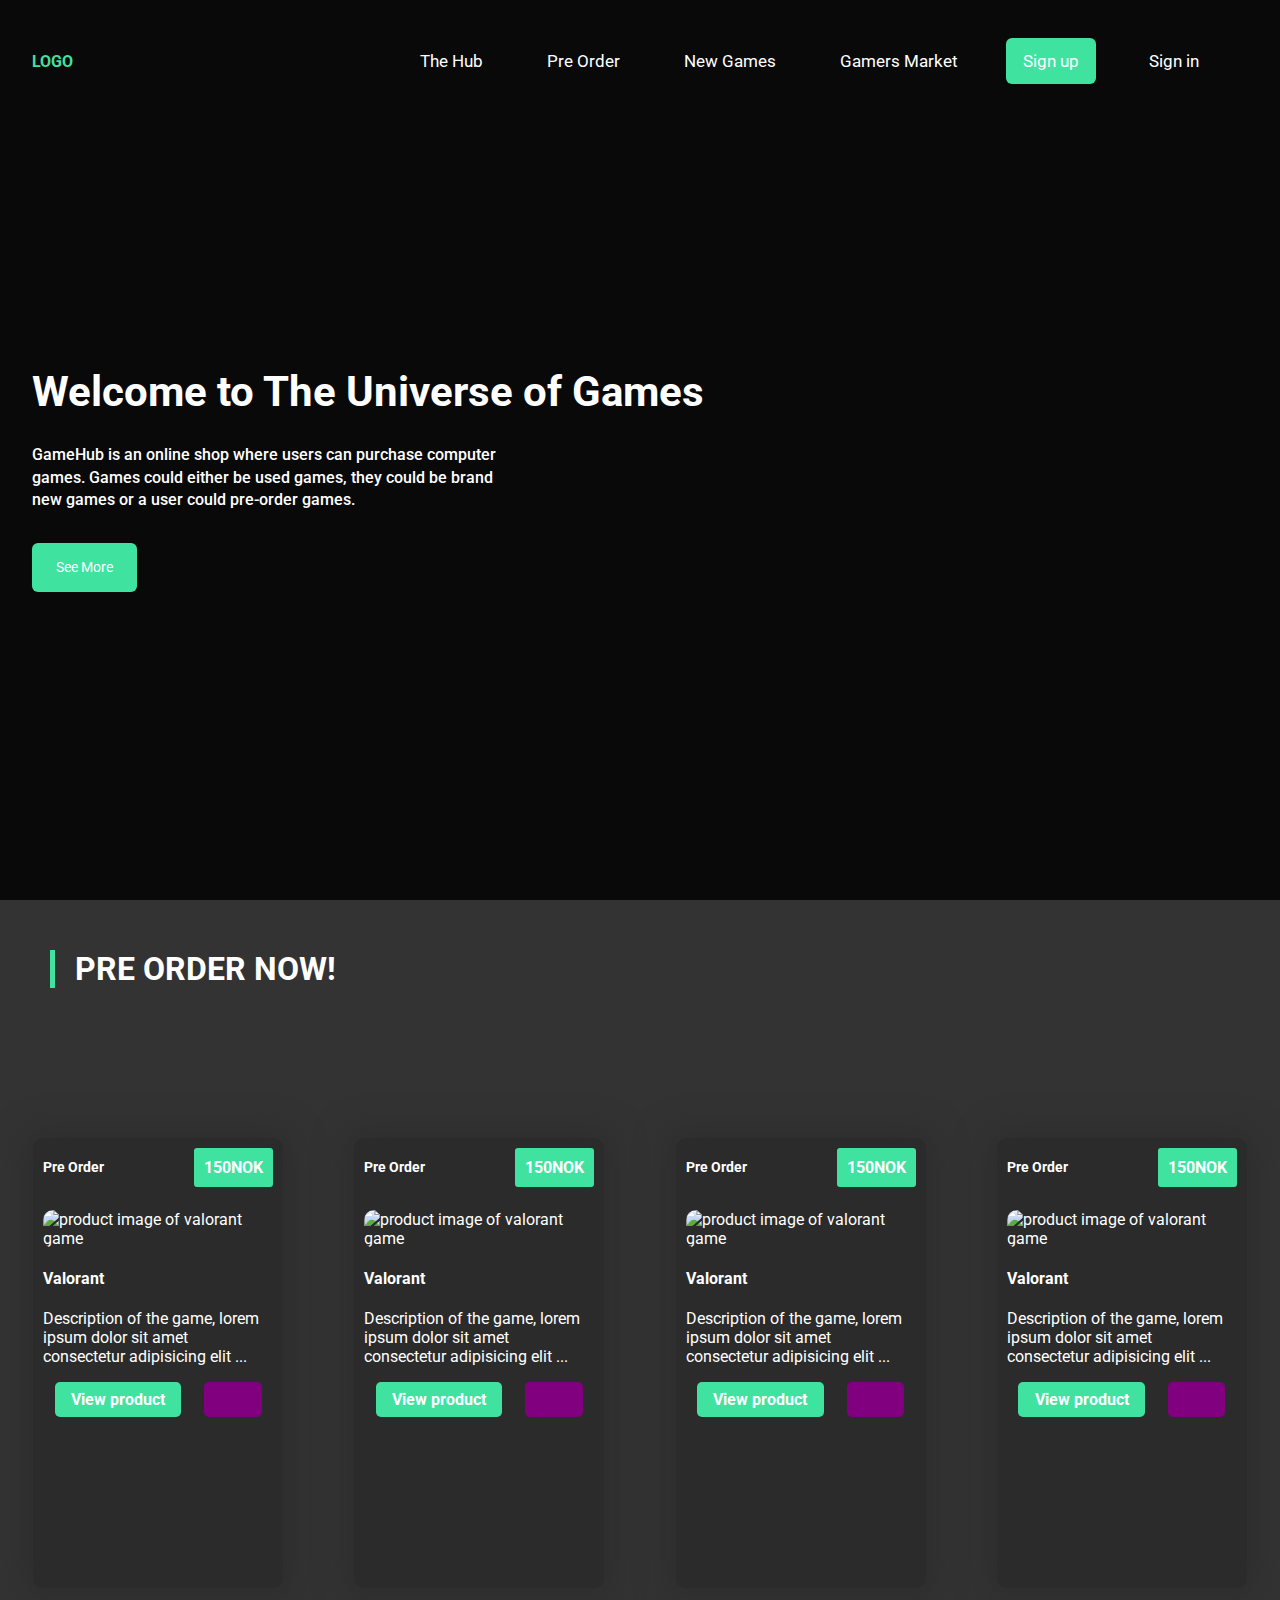
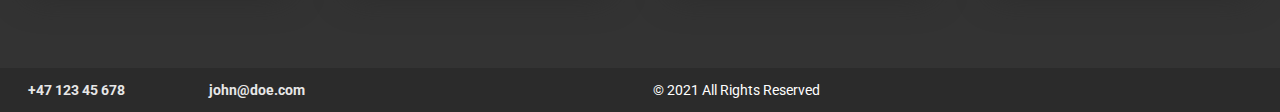
==== index.html @ 5cf1e650 "commited first" ====
<!doctype html>
<html lang="en">
<head>
    <title>Desktop GameHub</title>
    <meta name="description" content="Welcome to the universe of GameHub, where you save money on your favorite activity.">

    <meta charset="UTF-8">
    <meta name="viewport"
          content="width=device-width, user-scalable=no, initial-scale=1.0, maximum-scale=1.0, minimum-scale=1.0">
    <meta http-equiv="X-UA-Compatible" content="ie=edge">
    <!-- external stylesheets -->
    <script src="https://kit.fontawesome.com/183e136a7d.js" crossorigin="anonymous"></script>
    <link rel="icon"
          type="image/svg+xml"
          href="data:image/svg+xml,<svg xmlns=%22http://www.w3.org/2000/svg%22
          width=%22256%22 height=%22256%22 viewBox=%220 0 100 100%22>
          <rect width=%22100%22 height=%22100%22 rx=%2250%22 fill=%22%23333333%22></rect>
          <path d=%22M73.22 51.53L73.22 71.06Q73.22 72.68 72.28 73.76Q71.33 74.84 69.44 75.83L69.44 75.83Q67.19 76.91 63.23 77.72Q59.27 78.53 55.22 78.53L55.22 78.53Q48.92 78.53 43.70 76.82Q38.48 75.11 34.70 71.60Q30.92 68.09 28.85 62.73Q26.78 57.38 26.78 50.09L26.78 50.09Q26.78 42.89 28.94 37.49Q31.10 32.09 34.84 28.54Q38.57 24.98 43.52 23.23Q48.47 21.47 54.05 21.47L54.05 21.47Q57.83 21.47 61.02 22.10Q64.22 22.73 66.47 23.77Q68.72 24.80 69.98 26.06Q71.24 27.32 71.24 28.58L71.24 28.58Q71.24 29.84 70.52 30.74Q69.80 31.64 68.81 32.09L68.81 32.09Q66.38 30.47 63.05 29.08Q59.72 27.68 54.50 27.68L54.50 27.68Q50.18 27.68 46.49 29.12Q42.80 30.56 40.10 33.35Q37.40 36.14 35.87 40.37Q34.34 44.60 34.34 50.09L34.34 50.09Q34.34 55.94 35.91 60.13Q37.49 64.31 40.33 67.01Q43.16 69.71 46.98 71.02Q50.81 72.32 55.31 72.32L55.31 72.32Q58.55 72.32 61.43 71.78Q64.31 71.24 65.93 70.43L65.93 70.43L65.93 53.87L52.34 53.87Q52.07 53.42 51.80 52.66Q51.53 51.89 51.53 50.99L51.53 50.99Q51.53 49.46 52.25 48.61Q52.97 47.75 54.32 47.75L54.32 47.75L69.35 47.75Q70.97 47.75 72.09 48.78Q73.22 49.82 73.22 51.53L73.22 51.53Z%22 fill=%22%23fff%22></path></svg>"/>
    <link rel="stylesheet" href="css/style.css">
    <link rel="preconnect" href="https://fonts.gstatic.com" crossorigin>
    <link href="https://fonts.googleapis.com/css2?family=Roboto:wght@100;300;400;500;700;900&display=swap" rel="stylesheet">
</head>
<body>
<header>
    <div class="container">
        <nav class="navbar">
            <a href="index.html" class="logo">LOGO</a>
            <ul class="nav-links">

                <li><a href="index.html" class="active">The Hub</a></li>
                <li><a href="pre-order.html">Pre Order</a></li>
                <li><a href="new-games.html">New Games</a></li>
                <li><a href="gamers-market.html">Gamers Market</a></li>
                <li class="buttons"><a href="#">Sign up</a> <a href="#">Sign in</a></li>

            </ul>
            <!--
              <i class="fas fa-user"></i>
               <i class="fas fa-shopping-cart"></i>
            -->

            <i class="fas fa-bars fa-2x" id="burger"></i>
        </nav>

        <section class="showcase">
            <h1>Welcome to The Universe of Games</h1>
            <p>
                GameHub is an online shop where users can purchase computer games.
                Games could either be used games, they could be brand new games or a user could pre-order games.
            </p>
            <button>See More</button>
        </section>
    </div>

    <div class="video-container">
        <video src="assets/videos/Dance%20-%2046012.mp4" autoplay loop muted></video>
    </div>
</header>
<!-- HEADER END -->















<!-- PRODUCT SECTION -->

<h2>Pre Order Now! </h2>
<section class="product-cards">
    <div class="card-box">
        <h6>Pre Order</h6>
        <span>150NOK</span>
        <img src="https://cdn.pixabay.com/photo/2017/08/28/16/17/super-mario-2690254_1280.jpg" alt="product image of valorant game">
        <h4>Valorant</h4>
        <p>Description of the game, lorem ipsum dolor sit amet consectetur adipisicing elit ...</p>

        <div class="product-btns">
            <a href="#">View product</a>
            <a href="#"><i class="fas fa-cart-plus"></i></a>
        </div>
    </div>

    <div class="card-box">
        <h6>Pre Order</h6>
        <span>150NOK</span>
        <img src="https://cdn.pixabay.com/photo/2017/08/28/16/17/super-mario-2690254_1280.jpg" alt="product image of valorant game">
        <h4>Valorant</h4>
        <p>Description of the game, lorem ipsum dolor sit amet consectetur adipisicing elit ...</p>

        <div class="product-btns">
            <a href="#">View product</a>
            <a href="#"><i class="fas fa-cart-plus"></i></a>
        </div>
    </div>

    <div class="card-box">
        <h6>Pre Order</h6>
        <span>150NOK</span>
        <img src="https://cdn.pixabay.com/photo/2017/08/28/16/17/super-mario-2690254_1280.jpg" alt="product image of valorant game">
        <h4>Valorant</h4>
        <p>Description of the game, lorem ipsum dolor sit amet consectetur adipisicing elit ...</p>

        <div class="product-btns">
            <a href="#">View product</a>
            <a href="#"><i class="fas fa-cart-plus"></i></a>
        </div>
    </div>

    <div class="card-box">
        <h6>Pre Order</h6>
        <span>150NOK</span>
        <img src="https://cdn.pixabay.com/photo/2017/08/28/16/17/super-mario-2690254_1280.jpg" alt="product image of valorant game">
        <h4>Valorant</h4>
        <p>Description of the game, lorem ipsum dolor sit amet consectetur adipisicing elit ...</p>

        <div class="product-btns">
            <a href="#">View product</a>
            <a href="#"><i class="fas fa-cart-plus"></i></a>
        </div>
    </div>
</section>

<footer>
    <div>
        <p>
            <a href="#"><i class="fas fa-phone"></i> +47 123 45 678</a>
        </p>
        <p>
            <a href="#"><i class="fas fa-at"></i> john@doe.com</a>
        </p>
    </div>

    <p>© 2021 All Rights Reserved</p>

    <div>
        <p>
            <a href="#"><i class="fab fa-linkedin-in"></i></a>
        </p>

        <p>
            <a href="#"><i class="fab fa-facebook-f"></i></a>
        </p>

        <p>
            <a href="#"><i class="fab fa-twitter"></i></a>
        </p>

        <p>
            <a href="#"><i class="fab fa-instagram"></i></a>
        </p>
    </div>
</footer>
</body>
<script>
    const burger = document.getElementById("burger");
    const navLinks = document.querySelector(".nav-links");

    burger.addEventListener("click", () => {
        navLinks.classList.toggle("active");
    });
</script>
</html>
---- css/style.css ----
/*
in my head, I want to have a style.css for all the different pages
where I keep the style of the reusable elements.
for example top-nav, footer and sections with the same boxed layout
*/

/* styles for the front-page elements only. */


@import url("https://fonts.googleapis.com/css2?family=Roboto:wght@100;200;300;400;500;600;700;800;900&display=swap");
* {
    box-sizing: border-box;
    font-family: "Roboto", sans-serif;
}

body {
    color: #fff;
    background-color: #333;
    margin: 0;
    overflow-x: hidden;
}

header {
    min-height: 100vh;
}

header .container {
    max-width: 100vw;
    margin: 0 auto;
    padding: 1rem 2rem;
}


header .container .navbar {
    min-height: 10vh;
    display: flex;
    align-items: center;
    justify-content: space-between;
}

/*
styling the logo text, because no icon or image has been used
*/
header .container .navbar .logo {
    text-decoration: none;
    text-transform: uppercase;
    color: #40e2a0;
    font-weight: 700;
}

header .container .navbar {
    margin-right:1rem;
}

header .container .navbar .nav-links {
    display: flex;
    align-items: center;
}


header .container .navbar .nav-links li {
    list-style-type: none;
}

/* styling the a-links */
header .container .navbar .nav-links li a {
    text-decoration: none;
    color: #fff;
    margin: 0 1rem;
    font-weight: 400;
    font-size: 1.05rem;
    position: relative;
    border: none;
    outline: none;
    cursor: pointer;
    padding: 0.75rem 1rem;
    border-radius: 6px;
    background: transparent;
}

header .container .navbar .nav-links li.buttons > a {
    text-decoration: none;
    color: #fff;
    margin: 0 1rem;
    font-weight: 400;
    font-size: 1.05rem;
    position: relative;
    outline: none;
    cursor: pointer;
    padding: 0.75rem 1rem;
    border-radius: 6px;
    border: 1px solid transparent;
    background: transparent;
}


header .container .navbar .nav-links li.buttons > a:first-child {
    border: 1px solid transparent;
    background: #40e2a0;
}

/* styling the background to appear as a underline on hover */
header .container .navbar .nav-links li a::after {
    position: absolute;
    content: "";
    background-color: #40e2a0;
    bottom: -5px;
    left: 0;
    width: 0;
    height: 3px;
    transition: 0.3s ease all;
}
header .container .navbar .nav-links li a:hover::after {
    width: 100%;
}


header .container .navbar i {
    display: none;
    color: #fff;
    cursor: pointer;
}
header .container .showcase {
    min-height: 80vh;
    display: flex;
    flex-direction: column;
    justify-content: center;
    align-items: flex-start;
}
header .container .showcase h1 {
    color: #fff;
    font-size: 2.6rem;
    font-weight: 700;
}

header .container .showcase p {
    margin-top: 0;
    color: #fff;
    font-weight: 500;
    line-height: 1.4;
    width: 30rem;
}

header .container .showcase button {
    margin-top: 1rem;
    background-color: #40e2a0;
    color: #fff;
    border: none;
    outline: none;
    padding: 1rem 1.5rem;
    font-size: 0.9rem;
    border-radius: 6px;
    cursor: pointer;
}
/* positioning video up and behind hero-text */
header .video-container {
    z-index: -1;
    position: absolute;
    top: 0;
    left: 0;
    height: 100vh;
    width: 100vw;
}

/*  sizing video */
header .video-container video {
    height: 100%;
    width: 100%;
    object-fit: cover;
}

/*  dark overlay on video */
header .video-container::after {
    content: "";
    position: absolute;
    top: 0;
    left: 0;
    height: 100%;
    width: 100%;
    background-color: rgba(0, 0, 0, 0.82);
}



@media (max-width: 990px) {

    #burger {
        visibility: visible;
    }
    header .container .navbar .nav-links {
        position: absolute;
        top: 0;
        left: 0;
        background-color: #333;
        height: 100%;
        width: 255px;
        margin: 0;
        padding: 0;
        flex-direction: column;
        justify-content: space-around;
        align-items: center;
        transform: translateX(-100%);
        transition: 0.4s ease all;
        z-index: 10;
    }
    header .container .navbar .nav-links li a {
        color: #e7e7e7;
    }
    header .container .navbar .nav-links li a::after {
        background-color: #40e2a0;
    }

    header .container .navbar .nav-links.active {
        transform: translateX(0%);
    }
    header .container .navbar i {
        display: block;
    }
    header .container .showcase {
        min-height: 80vh;
        display: flex;
        flex-direction: column;
        align-items: center;
        width: 100%;
        text-align: center;
    }

}



/* PRODUCT SECTION */


section.product-cards {
    position: relative;
    margin-top: 150px;
    display: grid;
    grid-template-columns: 1fr 1fr 1fr 1fr;
    justify-items: center;

    gap:5px;

}

div.card-box {
    background-color: #2b2b2b;
    box-shadow: 0 1px 30px 10px rgba(43, 43, 43, 0.61);
    border-radius: 10px;
    padding: 10px;
    width: 250px;
    height: 450px;
    position: relative;
    display: inline-block;
    overflow: hidden;
}

div.card-box > h6 {
    margin-top: 11px;
    float: left;
    font-size: 0.9em;
}



div.card-box > span {
    display: inline-block;
    margin-bottom: 12px;
    border: 10px solid #40e2a0;
    background-color: #40e2a0;
    border-radius: 3px;
    float: right;
    font-weight: bold;
}

div.card-box > img {
    width: 230px;
    border-radius: 10px;
}

div.product-btns {
    display: flex;
    justify-content: space-around;
    width: 100%;
    margin-top: 15px;
}

div.product-btns > a {
    background-color: #40e2a0;
    padding: 8px;
    border-radius: 5px;
    font-weight: bold;
    color: #fff;
    text-align: center;
    width: 55%;
    text-decoration: none;
}
div.product-btns > a:last-child {
    background-color: purple;
    width: 25%;
}


@media (max-width: 990px) {

    section.product-cards {
        position: relative;
        width: 100%;
        display: grid;
        justify-items: center;
        grid-template-columns: 1fr 1fr;
        gap:40px;
    }

    div.card-box {
        background-color: #2b2b2b;
        box-shadow: 0 1px 30px 10px rgba(43, 43, 43, 0.61);
        border-radius: 10px;
        width: 350px;
        height: 500px;
        position: relative;
        display: inline-block;
        overflow: hidden;
    }

    div.card-box > img {
        width: 330px;
        border-radius: 10px;
    }



}


@media (max-width: 760px) {

    section.product-cards {
        position: relative;
        width: 100%;
        display: grid;
        grid-template-columns: 1fr;
        justify-items: center;
        gap:40px;
    }

    div.card-box {
        background-color: #2b2b2b;
        box-shadow: 0 1px 30px 10px rgba(43, 43, 43, 0.61);
        border-radius: 10px;
        width: 350px;
        height: 500px;
        position: relative;
        display: inline-block;
        overflow: hidden;
    }

    div.card-box > img {
        width: 330px;
        border-radius: 10px;
    }



}



/* FOOTER */
footer {
    background-color: #2b2b2b;
    display: grid;
    grid-template-columns: auto 50% auto;
    text-align: center;
    position: relative;
    font-size: 14px;
    margin-top:80px;
}

footer > div {
    font-weight: bold;
    display: grid;
    grid-template-columns: auto 50% auto;
    text-align: center;
    position: relative;
}

footer > div:last-child {
    font-size: 18px;
    grid-template-columns: auto auto auto auto;

}

footer > div > p > a {
    text-decoration: none;
    color:#e7e7e7;
}

h2 {
    text-decoration: none;
    text-transform: uppercase;
    color: #fff;
    font-weight: 700;
    font-size: 2em;
margin: 50px 50px;
    padding-left: 20px;
    border-left: 5px solid #40e2a0;
    text-shadow: #2b2b2b;

}

@media (max-width: 760px) {
    footer {

        grid-template-columns: 50% 50% ;
        justify-content: space-around;
    }



    footer > p {
    display: none;
}

}
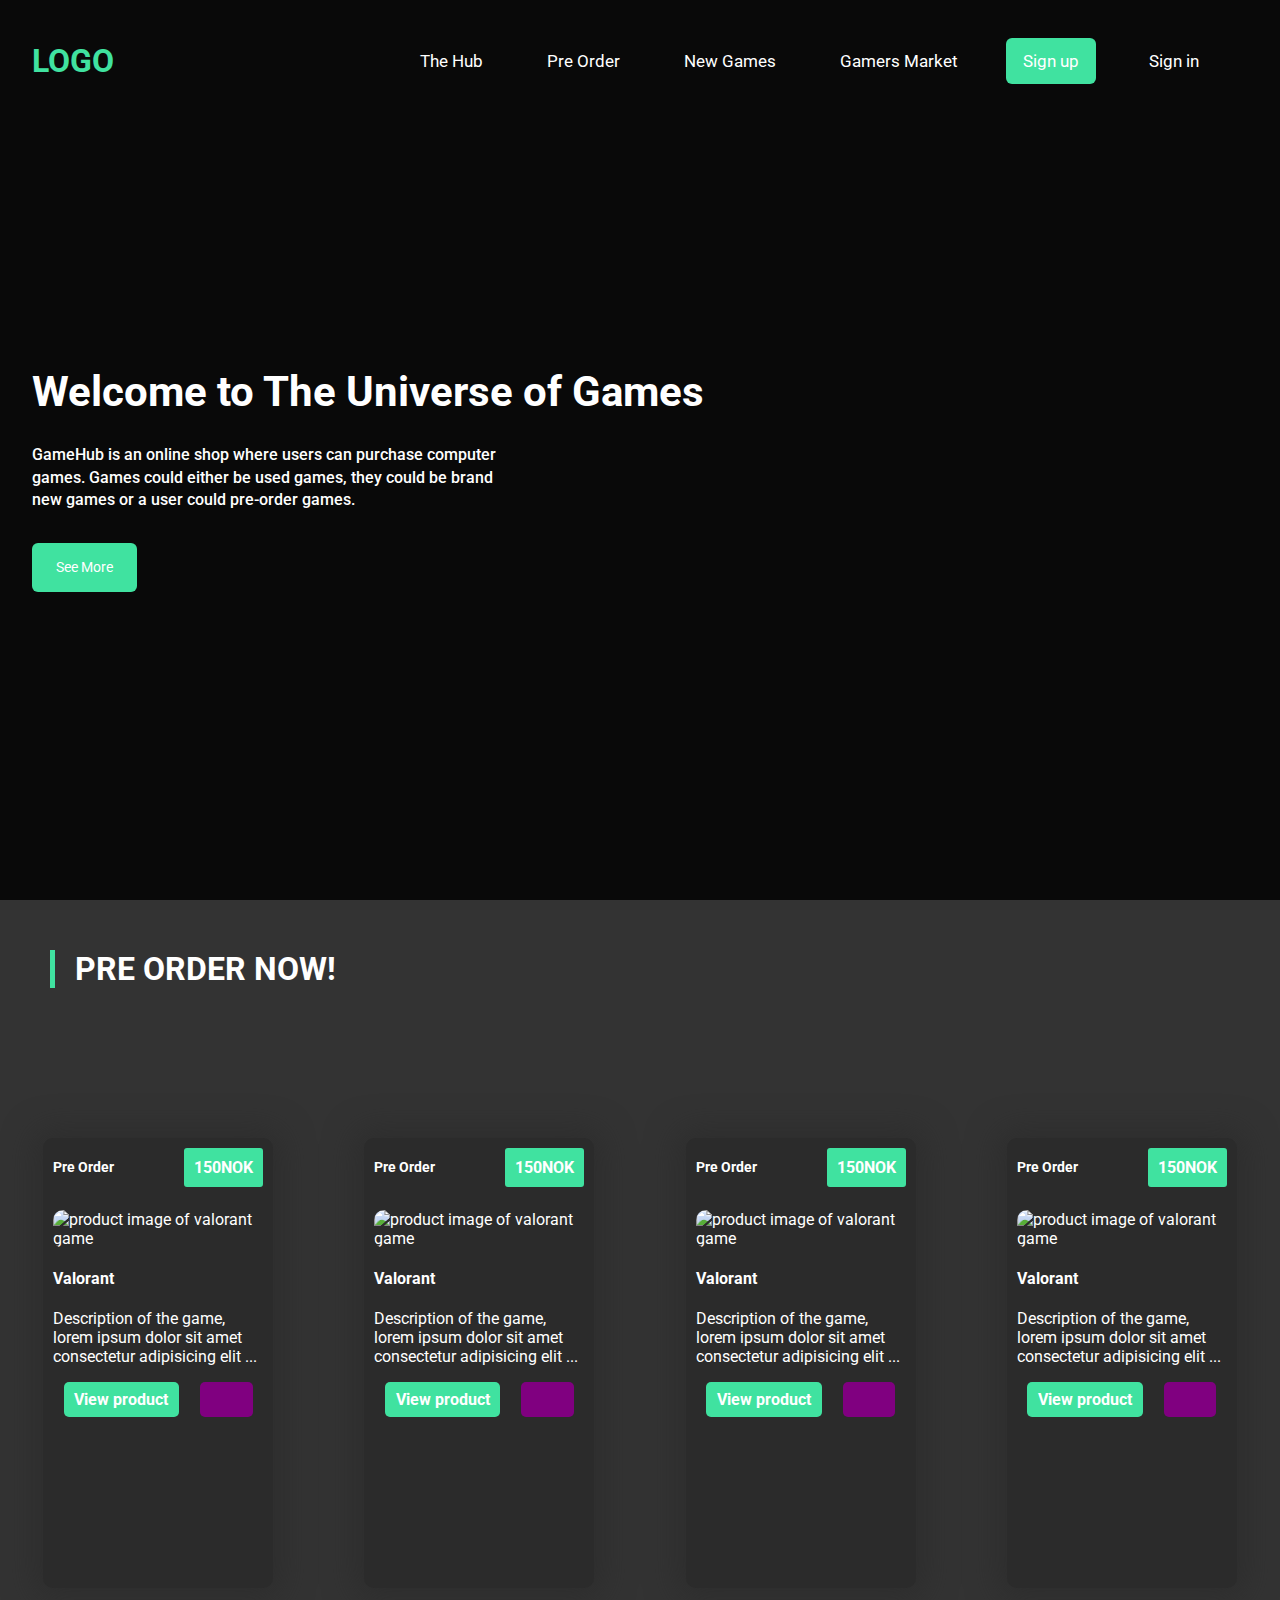
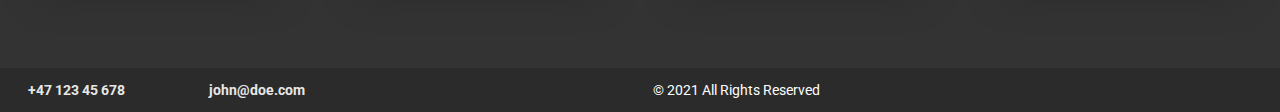
==== commit cc0d01fe: "NOW" ====
--- a/index.html
+++ b/index.html
@@ -1,7 +1,7 @@
 <!doctype html>
 <html lang="en">
 <head>
-    <title>Desktop GameHub</title>
+    <title>GameHub - Universe of Games</title>
     <meta name="description" content="Welcome to the universe of GameHub, where you save money on your favorite activity.">
 
     <meta charset="UTF-8">
--- a/css/style.css
+++ b/css/style.css
@@ -1,13 +1,4 @@
-/*
-in my head, I want to have a style.css for all the different pages
-where I keep the style of the reusable elements.
-for example top-nav, footer and sections with the same boxed layout
-*/
-
-/* styles for the front-page elements only. */
-
-
-@import url("https://fonts.googleapis.com/css2?family=Roboto:wght@100;200;300;400;500;600;700;800;900&display=swap");
+
 * {
     box-sizing: border-box;
     font-family: "Roboto", sans-serif;
@@ -39,17 +30,19 @@
 }
 
 /*
-styling the logo text, because no icon or image has been used
+styling the logo text, because no icon or image has been used..
+sorry about that.
 */
 header .container .navbar .logo {
     text-decoration: none;
+    font-size: 2rem;
     text-transform: uppercase;
     color: #40e2a0;
     font-weight: 700;
 }
 
 header .container .navbar {
-    margin-right:1rem;
+    margin-right: 1rem;
 }
 
 header .container .navbar .nav-links {
@@ -62,7 +55,6 @@
     list-style-type: none;
 }
 
-/* styling the a-links */
 header .container .navbar .nav-links li a {
     text-decoration: none;
     color: #fff;
@@ -110,6 +102,7 @@
     height: 3px;
     transition: 0.3s ease all;
 }
+
 header .container .navbar .nav-links li a:hover::after {
     width: 100%;
 }
@@ -120,6 +113,7 @@
     color: #fff;
     cursor: pointer;
 }
+
 header .container .showcase {
     min-height: 80vh;
     display: flex;
@@ -127,6 +121,7 @@
     justify-content: center;
     align-items: flex-start;
 }
+
 header .container .showcase h1 {
     color: #fff;
     font-size: 2.6rem;
@@ -152,6 +147,7 @@
     border-radius: 6px;
     cursor: pointer;
 }
+
 /* positioning video up and behind hero-text */
 header .video-container {
     z-index: -1;
@@ -162,14 +158,13 @@
     width: 100vw;
 }
 
-/*  sizing video */
 header .video-container video {
     height: 100%;
     width: 100%;
     object-fit: cover;
 }
 
-/*  dark overlay on video */
+/*  dark background overlay on video */
 header .video-container::after {
     content: "";
     position: absolute;
@@ -182,11 +177,131 @@
 
 
 
+
+
+/* PRODUCT SECTION */
+section.product-cards {
+    position: relative;
+    margin-top: 150px;
+    display: grid;
+    grid-template-columns: 1fr 1fr 1fr 1fr;
+    justify-items: center;
+    gap: 5px;
+}
+
+div.card-box {
+    background-color: #2b2b2b;
+    box-shadow: 0 1px 30px 10px rgba(43, 43, 43, 0.61);
+    border-radius: 10px;
+    padding: 10px;
+    width: 230px;
+    height: 450px;
+    position: relative;
+    display: inline-block;
+    overflow: hidden;
+}
+
+div.card-box > h6 {
+    margin-top: 11px;
+    float: left;
+    font-size: 0.9em;
+}
+
+
+div.card-box > span {
+    display: inline-block;
+    margin-bottom: 12px;
+    border: 10px solid #40e2a0;
+    background-color: #40e2a0;
+    border-radius: 3px;
+    float: right;
+    font-weight: bold;
+}
+
+div.card-box > img {
+    width: 210px;
+    border-radius: 10px;
+}
+
+div.product-btns {
+    display: flex;
+    justify-content: space-around;
+    width: 100%;
+    margin-top: 15px;
+}
+
+div.product-btns > a {
+    background-color: #40e2a0;
+    padding: 8px;
+    border-radius: 5px;
+    font-weight: bold;
+    color: #fff;
+    text-align: center;
+    width: 55%;
+    text-decoration: none;
+}
+
+div.product-btns > a:last-child {
+    background-color: purple;
+    width: 25%;
+}
+
+
+
+/* FOOTER */
+footer {
+    background-color: #2b2b2b;
+    display: grid;
+    grid-template-columns: auto 50% auto;
+    text-align: center;
+    position: relative;
+    font-size: 14px;
+    margin-top: 80px;
+}
+
+footer > div {
+    font-weight: bold;
+    display: grid;
+    grid-template-columns: auto 50% auto;
+    text-align: center;
+    position: relative;
+}
+
+footer > div:last-child {
+    font-size: 18px;
+    grid-template-columns: auto auto auto auto;
+
+}
+
+footer > div > p > a {
+    text-decoration: none;
+    color: #e7e7e7;
+}
+
+h2 {
+    text-decoration: none;
+    text-transform: uppercase;
+    color: #fff;
+    font-weight: 700;
+    font-size: 2em;
+    margin: 50px 50px;
+    padding-left: 20px;
+    border-left: 5px solid #40e2a0;
+    text-shadow: #2b2b2b;
+}
+
+
+
+
+
+
+
+/* TABLET VIEW */
 @media (max-width: 990px) {
-
     #burger {
         visibility: visible;
     }
+
     header .container .navbar .nav-links {
         position: absolute;
         top: 0;
@@ -203,9 +318,11 @@
         transition: 0.4s ease all;
         z-index: 10;
     }
+
     header .container .navbar .nav-links li a {
         color: #e7e7e7;
     }
+
     header .container .navbar .nav-links li a::after {
         background-color: #40e2a0;
     }
@@ -213,9 +330,11 @@
     header .container .navbar .nav-links.active {
         transform: translateX(0%);
     }
+
     header .container .navbar i {
         display: block;
     }
+
     header .container .showcase {
         min-height: 80vh;
         display: flex;
@@ -225,91 +344,13 @@
         text-align: center;
     }
 
-}
-
-
-
-/* PRODUCT SECTION */
-
-
-section.product-cards {
-    position: relative;
-    margin-top: 150px;
-    display: grid;
-    grid-template-columns: 1fr 1fr 1fr 1fr;
-    justify-items: center;
-
-    gap:5px;
-
-}
-
-div.card-box {
-    background-color: #2b2b2b;
-    box-shadow: 0 1px 30px 10px rgba(43, 43, 43, 0.61);
-    border-radius: 10px;
-    padding: 10px;
-    width: 250px;
-    height: 450px;
-    position: relative;
-    display: inline-block;
-    overflow: hidden;
-}
-
-div.card-box > h6 {
-    margin-top: 11px;
-    float: left;
-    font-size: 0.9em;
-}
-
-
-
-div.card-box > span {
-    display: inline-block;
-    margin-bottom: 12px;
-    border: 10px solid #40e2a0;
-    background-color: #40e2a0;
-    border-radius: 3px;
-    float: right;
-    font-weight: bold;
-}
-
-div.card-box > img {
-    width: 230px;
-    border-radius: 10px;
-}
-
-div.product-btns {
-    display: flex;
-    justify-content: space-around;
-    width: 100%;
-    margin-top: 15px;
-}
-
-div.product-btns > a {
-    background-color: #40e2a0;
-    padding: 8px;
-    border-radius: 5px;
-    font-weight: bold;
-    color: #fff;
-    text-align: center;
-    width: 55%;
-    text-decoration: none;
-}
-div.product-btns > a:last-child {
-    background-color: purple;
-    width: 25%;
-}
-
-
-@media (max-width: 990px) {
-
     section.product-cards {
         position: relative;
         width: 100%;
         display: grid;
         justify-items: center;
         grid-template-columns: 1fr 1fr;
-        gap:40px;
+        gap: 40px;
     }
 
     div.card-box {
@@ -328,12 +369,17 @@
         border-radius: 10px;
     }
 
-
-
-}
-
-
-@media (max-width: 760px) {
+}
+
+
+
+/* MOBILE VIEW */
+@media (max-width: 675px) {
+    footer {
+
+        grid-template-columns: 50% 50%;
+        justify-content: space-around;
+    }
 
     section.product-cards {
         position: relative;
@@ -341,7 +387,7 @@
         display: grid;
         grid-template-columns: 1fr;
         justify-items: center;
-        gap:40px;
+        gap: 40px;
     }
 
     div.card-box {
@@ -361,65 +407,9 @@
     }
 
 
-
-}
-
-
-
-/* FOOTER */
-footer {
-    background-color: #2b2b2b;
-    display: grid;
-    grid-template-columns: auto 50% auto;
-    text-align: center;
-    position: relative;
-    font-size: 14px;
-    margin-top:80px;
-}
-
-footer > div {
-    font-weight: bold;
-    display: grid;
-    grid-template-columns: auto 50% auto;
-    text-align: center;
-    position: relative;
-}
-
-footer > div:last-child {
-    font-size: 18px;
-    grid-template-columns: auto auto auto auto;
-
-}
-
-footer > div > p > a {
-    text-decoration: none;
-    color:#e7e7e7;
-}
-
-h2 {
-    text-decoration: none;
-    text-transform: uppercase;
-    color: #fff;
-    font-weight: 700;
-    font-size: 2em;
-margin: 50px 50px;
-    padding-left: 20px;
-    border-left: 5px solid #40e2a0;
-    text-shadow: #2b2b2b;
-
-}
-
-@media (max-width: 760px) {
-    footer {
-
-        grid-template-columns: 50% 50% ;
-        justify-content: space-around;
-    }
-
-
-
     footer > p {
-    display: none;
-}
-
-}
+        display: none;
+    }
+
+}
+
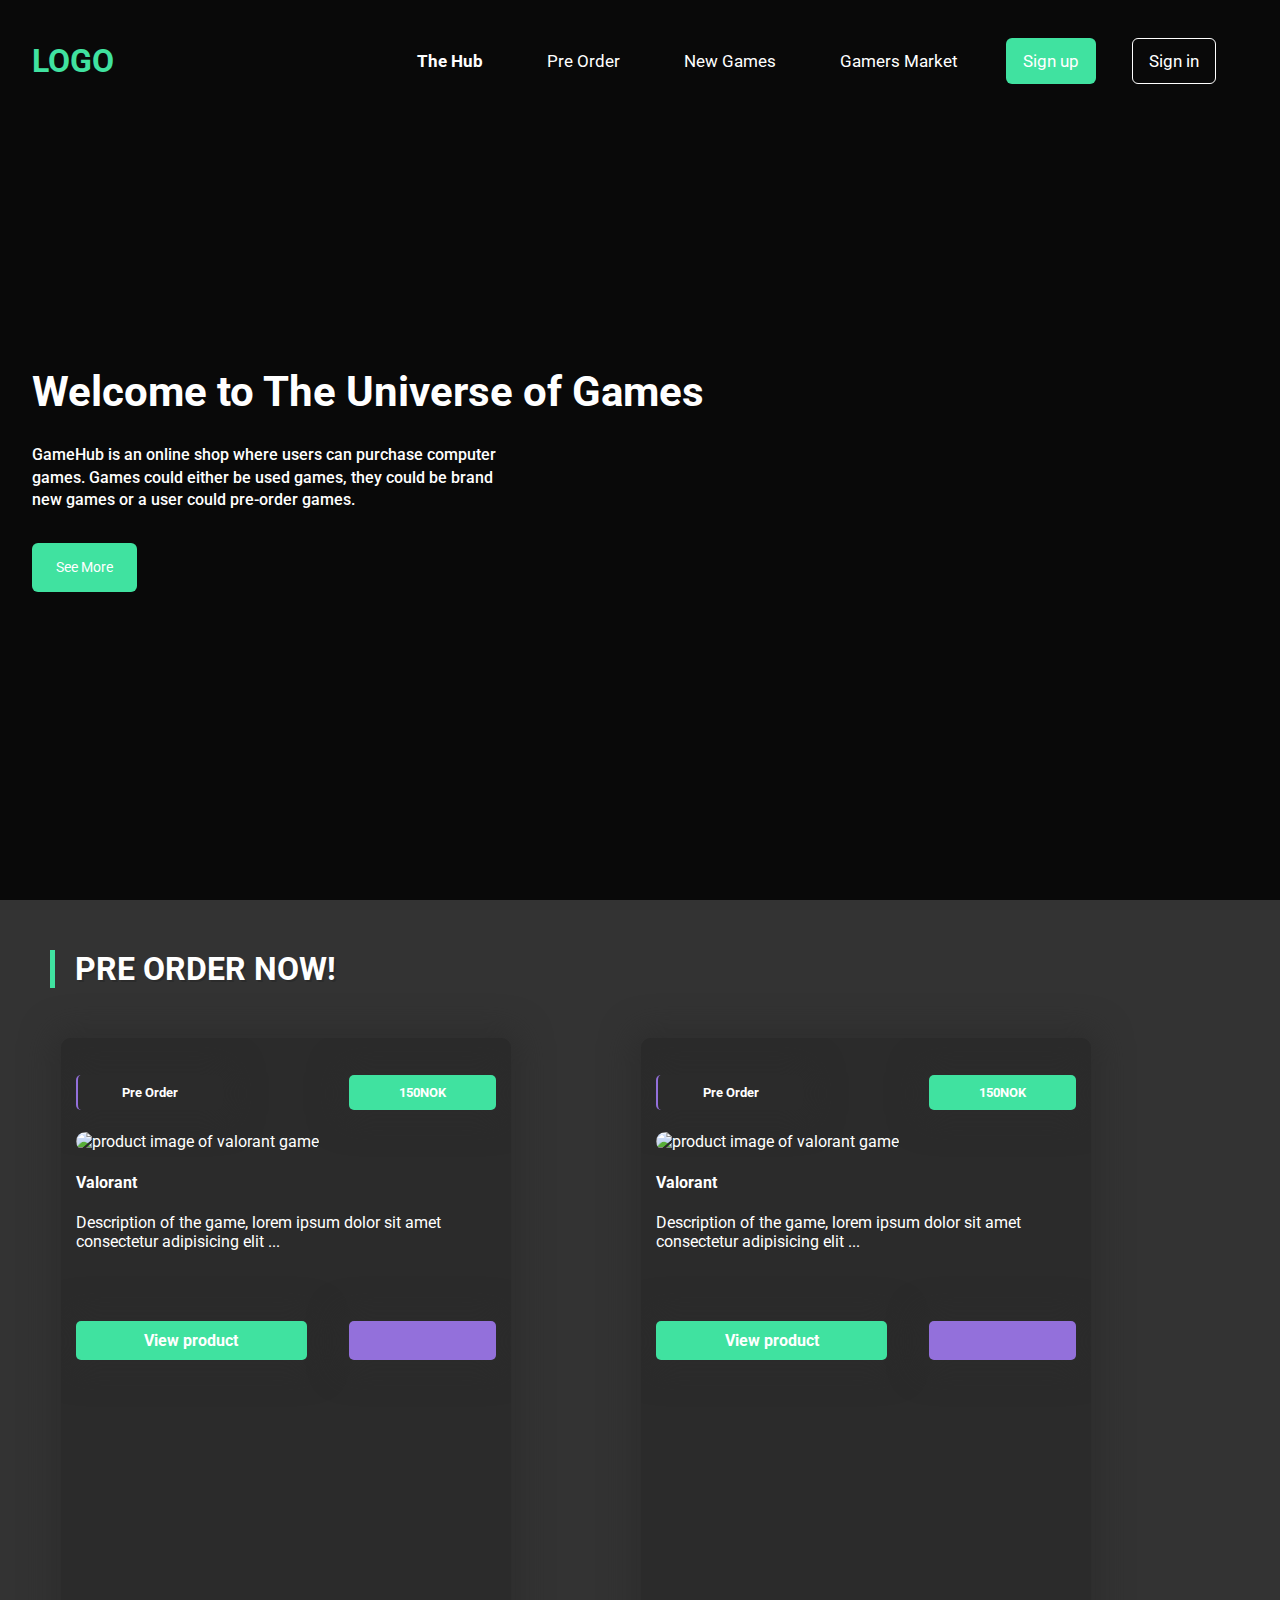
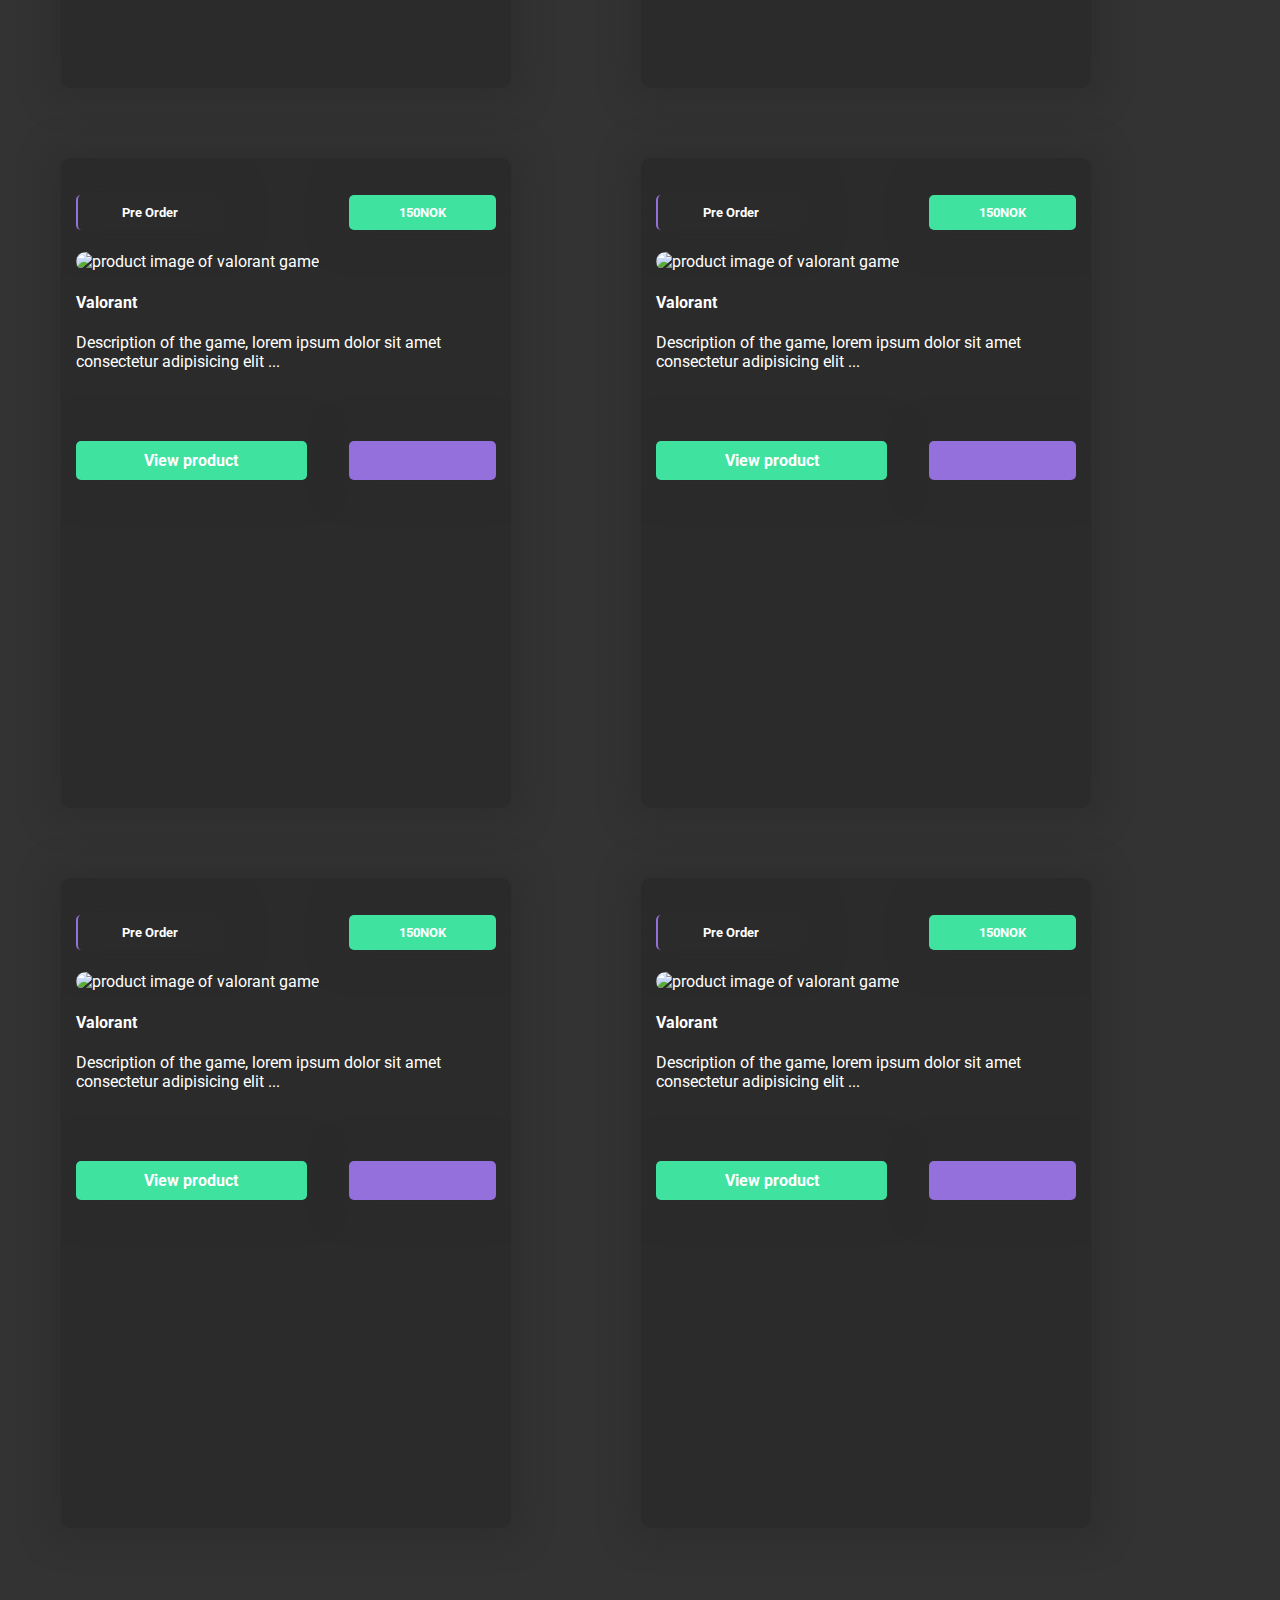
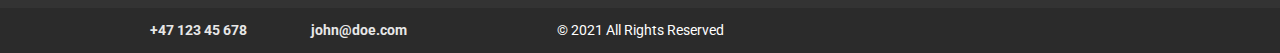
==== commit 6117710e: "currently ok enough" ====
--- a/index.html
+++ b/index.html
@@ -8,7 +8,10 @@
     <meta name="viewport"
           content="width=device-width, user-scalable=no, initial-scale=1.0, maximum-scale=1.0, minimum-scale=1.0">
     <meta http-equiv="X-UA-Compatible" content="ie=edge">
-    <!-- external stylesheets -->
+    <!-- external stylesheets.
+    the fontawesome is not locally downloaded,
+    and therefore it gives me an error of bad value for attribute.
+    I choose to let it be, because I do not want to download the whole library of icons -->
     <script src="https://kit.fontawesome.com/183e136a7d.js" crossorigin="anonymous"></script>
     <link rel="icon"
           type="image/svg+xml"
@@ -77,56 +80,107 @@
 <h2>Pre Order Now! </h2>
 <section class="product-cards">
     <div class="card-box">
-        <h6>Pre Order</h6>
-        <span>150NOK</span>
-        <img src="https://cdn.pixabay.com/photo/2017/08/28/16/17/super-mario-2690254_1280.jpg" alt="product image of valorant game">
-        <h4>Valorant</h4>
-        <p>Description of the game, lorem ipsum dolor sit amet consectetur adipisicing elit ...</p>
-
-        <div class="product-btns">
-            <a href="#">View product</a>
-            <a href="#"><i class="fas fa-cart-plus"></i></a>
-        </div>
-    </div>
-
-    <div class="card-box">
-        <h6>Pre Order</h6>
-        <span>150NOK</span>
-        <img src="https://cdn.pixabay.com/photo/2017/08/28/16/17/super-mario-2690254_1280.jpg" alt="product image of valorant game">
-        <h4>Valorant</h4>
-        <p>Description of the game, lorem ipsum dolor sit amet consectetur adipisicing elit ...</p>
-
-        <div class="product-btns">
-            <a href="#">View product</a>
-            <a href="#"><i class="fas fa-cart-plus"></i></a>
-        </div>
-    </div>
-
-    <div class="card-box">
-        <h6>Pre Order</h6>
-        <span>150NOK</span>
-        <img src="https://cdn.pixabay.com/photo/2017/08/28/16/17/super-mario-2690254_1280.jpg" alt="product image of valorant game">
-        <h4>Valorant</h4>
-        <p>Description of the game, lorem ipsum dolor sit amet consectetur adipisicing elit ...</p>
-
-        <div class="product-btns">
-            <a href="#">View product</a>
-            <a href="#"><i class="fas fa-cart-plus"></i></a>
-        </div>
-    </div>
-
-    <div class="card-box">
-        <h6>Pre Order</h6>
-        <span>150NOK</span>
-        <img src="https://cdn.pixabay.com/photo/2017/08/28/16/17/super-mario-2690254_1280.jpg" alt="product image of valorant game">
-        <h4>Valorant</h4>
-        <p>Description of the game, lorem ipsum dolor sit amet consectetur adipisicing elit ...</p>
-
-        <div class="product-btns">
-            <a href="#">View product</a>
-            <a href="#"><i class="fas fa-cart-plus"></i></a>
-        </div>
-    </div>
+        <div>
+            <h5>Pre Order</h5>
+            <h5>150NOK</h5>
+        </div>
+        <img src="https://cdn.pixabay.com/photo/2017/08/28/16/17/super-mario-2690254_1280.jpg" alt="product image of valorant game">
+
+            <h4>Valorant</h4>
+            <p>Description of the game, lorem ipsum dolor sit amet consectetur adipisicing elit ...</p>
+
+        <div>
+            <a href="#">View product</a>
+            <a href="#"><i class="fas fa-cart-plus"></i></a>
+        </div>
+    </div>
+
+
+    <div class="card-box">
+        <div>
+            <h5>Pre Order</h5>
+            <h5>150NOK</h5>
+        </div>
+        <img src="https://cdn.pixabay.com/photo/2017/08/28/16/17/super-mario-2690254_1280.jpg" alt="product image of valorant game">
+
+        <h4>Valorant</h4>
+        <p>Description of the game, lorem ipsum dolor sit amet consectetur adipisicing elit ...</p>
+
+        <div>
+            <a href="#">View product</a>
+            <a href="#"><i class="fas fa-cart-plus"></i></a>
+        </div>
+    </div>
+
+    <div class="card-box">
+        <div>
+            <h5>Pre Order</h5>
+            <h5>150NOK</h5>
+        </div>
+        <img src="https://cdn.pixabay.com/photo/2017/08/28/16/17/super-mario-2690254_1280.jpg" alt="product image of valorant game">
+
+        <h4>Valorant</h4>
+        <p>Description of the game, lorem ipsum dolor sit amet consectetur adipisicing elit ...</p>
+
+        <div>
+            <a href="#">View product</a>
+            <a href="#"><i class="fas fa-cart-plus"></i></a>
+        </div>
+    </div>
+
+
+    <div class="card-box">
+        <div>
+            <h5>Pre Order</h5>
+            <h5>150NOK</h5>
+        </div>
+        <img src="https://cdn.pixabay.com/photo/2017/08/28/16/17/super-mario-2690254_1280.jpg" alt="product image of valorant game">
+
+        <h4>Valorant</h4>
+        <p>Description of the game, lorem ipsum dolor sit amet consectetur adipisicing elit ...</p>
+
+        <div>
+            <a href="#">View product</a>
+            <a href="#"><i class="fas fa-cart-plus"></i></a>
+        </div>
+    </div>
+
+
+    <div class="card-box">
+        <div>
+            <h5>Pre Order</h5>
+            <h5>150NOK</h5>
+        </div>
+        <img src="https://cdn.pixabay.com/photo/2017/08/28/16/17/super-mario-2690254_1280.jpg" alt="product image of valorant game">
+
+        <h4>Valorant</h4>
+        <p>Description of the game, lorem ipsum dolor sit amet consectetur adipisicing elit ...</p>
+
+        <div>
+            <a href="#">View product</a>
+            <a href="#"><i class="fas fa-cart-plus"></i></a>
+        </div>
+    </div>
+
+
+    <div class="card-box">
+        <div>
+            <h5>Pre Order</h5>
+            <h5>150NOK</h5>
+        </div>
+        <img src="https://cdn.pixabay.com/photo/2017/08/28/16/17/super-mario-2690254_1280.jpg" alt="product image of valorant game">
+
+        <h4>Valorant</h4>
+        <p>Description of the game, lorem ipsum dolor sit amet consectetur adipisicing elit ...</p>
+
+        <div>
+            <a href="#">View product</a>
+            <a href="#"><i class="fas fa-cart-plus"></i></a>
+        </div>
+    </div>
+
+
+
 </section>
 
 <footer>
@@ -160,6 +214,7 @@
     </div>
 </footer>
 </body>
+
 <script>
     const burger = document.getElementById("burger");
     const navLinks = document.querySelector(".nav-links");
--- a/css/style.css
+++ b/css/style.css
@@ -70,29 +70,29 @@
     background: transparent;
 }
 
-header .container .navbar .nav-links li.buttons > a {
-    text-decoration: none;
-    color: #fff;
-    margin: 0 1rem;
-    font-weight: 400;
-    font-size: 1.05rem;
-    position: relative;
-    outline: none;
-    cursor: pointer;
-    padding: 0.75rem 1rem;
-    border-radius: 6px;
-    border: 1px solid transparent;
-    background: transparent;
-}
-
-
+
+
+header .container .navbar .nav-links li a.active{
+    font-weight: bolder;
+}
+
+
+/* nav "button" */
 header .container .navbar .nav-links li.buttons > a:first-child {
     border: 1px solid transparent;
     background: #40e2a0;
 }
 
-/* styling the background to appear as a underline on hover */
-header .container .navbar .nav-links li a::after {
+header .container .navbar .nav-links li.buttons > a:last-child {
+    border: 1px solid #fff;
+    background: transparent;
+}
+
+/*
+styling the background to appear as a underline on hover
+:nth-last-child pseudo class makes this css work on all li-items except the last two
+*/
+header .container .navbar .nav-links li:nth-last-child(n+2) a::after {
     position: absolute;
     content: "";
     background-color: #40e2a0;
@@ -148,7 +148,7 @@
     cursor: pointer;
 }
 
-/* positioning video up and behind hero-text */
+/* sizing and positioning video up and behind hero-text */
 header .video-container {
     z-index: -1;
     position: absolute;
@@ -176,101 +176,107 @@
 }
 
 
-
-
-
 /* PRODUCT SECTION */
 section.product-cards {
     position: relative;
-    margin-top: 150px;
-    display: grid;
-    grid-template-columns: 1fr 1fr 1fr 1fr;
+    gap: 70px;
+    display: flex;
+    flex-wrap: wrap;
+    flex-direction: row;
+    justify-content: space-evenly;
     justify-items: center;
-    gap: 5px;
+    align-items: center;
+    width: 90%;
 }
 
 div.card-box {
     background-color: #2b2b2b;
-    box-shadow: 0 1px 30px 10px rgba(43, 43, 43, 0.61);
+    justify-content: space-evenly;
+    box-shadow: 0 1px 30px 10px rgba(43, 43, 43, 0.71);
     border-radius: 10px;
+padding: 15px;
+    width: 450px;
+    height: 650px;
+    position: relative;
+    overflow: hidden;
+}
+
+
+div.card-box > div {
+    display: flex;
+    justify-items: baseline;
+    justify-content: space-between;
+    width: 100%;
+}
+
+div.card-box > div:last-child {
+    margin-top: 70px;
+}
+
+/* green background, green buttons, white font etc ... */
+div.card-box > div:first-child > h5:first-child,
+div.card-box > div:first-child > h5:last-child,
+div.card-box > div:last-child > a {
+    font-weight: bold;
+    width: 35%;
     padding: 10px;
-    width: 230px;
-    height: 450px;
-    position: relative;
-    display: inline-block;
-    overflow: hidden;
-}
-
-div.card-box > h6 {
-    margin-top: 11px;
-    float: left;
-    font-size: 0.9em;
-}
-
-
-div.card-box > span {
-    display: inline-block;
-    margin-bottom: 12px;
-    border: 10px solid #40e2a0;
+    border-radius: 5px;
+    text-align: center;
+    text-decoration: none;
     background-color: #40e2a0;
-    border-radius: 3px;
-    float: right;
-    font-weight: bold;
+    color: #fff;
+    box-shadow: 0 1px 30px 10px rgba(43, 43, 43, 0.71);
+
+}
+
+div.card-box > div:first-child > h5:first-child {
+    border-left: 2px solid mediumpurple;
+    background: none;
+}
+
+div.card-box > div:last-child > a:first-child {
+    width: 55%;
+}
+
+div.card-box > div:last-child > a:last-child {
+    background-color: mediumpurple;
 }
 
 div.card-box > img {
-    width: 210px;
+    text-align: center;
+    width: 100%;
     border-radius: 10px;
 }
 
-div.product-btns {
-    display: flex;
-    justify-content: space-around;
-    width: 100%;
-    margin-top: 15px;
-}
-
-div.product-btns > a {
-    background-color: #40e2a0;
-    padding: 8px;
-    border-radius: 5px;
-    font-weight: bold;
-    color: #fff;
-    text-align: center;
-    width: 55%;
-    text-decoration: none;
-}
-
-div.product-btns > a:last-child {
-    background-color: purple;
-    width: 25%;
-}
-
-
-
-/* FOOTER */
 footer {
     background-color: #2b2b2b;
-    display: grid;
-    grid-template-columns: auto 50% auto;
+    display: flex;
+    align-items: baseline;
+    justify-content: space-evenly;
     text-align: center;
     position: relative;
     font-size: 14px;
     margin-top: 80px;
+    width: 100%;
 }
 
 footer > div {
+    display: flex;
+    align-items: baseline;
+    justify-content: space-around;
     font-weight: bold;
-    display: grid;
-    grid-template-columns: auto 50% auto;
     text-align: center;
     position: relative;
+    width: 25%;
+}
+
+footer > div:nth-child(2) {
+    width: 50%;
 }
 
 footer > div:last-child {
-    font-size: 18px;
-    grid-template-columns: auto auto auto auto;
-
+    font-size: large;
+    justify-content: space-around;
 }
 
 footer > div > p > a {
@@ -287,8 +293,9 @@
     margin: 50px 50px;
     padding-left: 20px;
     border-left: 5px solid #40e2a0;
-    text-shadow: #2b2b2b;
-}
+    text-shadow: 2px 2px #2b2b2b;
+}
+
 
 
 
@@ -297,11 +304,10 @@
 
 
 /* TABLET VIEW */
-@media (max-width: 990px) {
+@media only screen and (max-width: 1010px) {
     #burger {
         visibility: visible;
     }
-
     header .container .navbar .nav-links {
         position: absolute;
         top: 0;
@@ -344,72 +350,9 @@
         text-align: center;
     }
 
-    section.product-cards {
-        position: relative;
-        width: 100%;
-        display: grid;
-        justify-items: center;
-        grid-template-columns: 1fr 1fr;
-        gap: 40px;
-    }
-
-    div.card-box {
-        background-color: #2b2b2b;
-        box-shadow: 0 1px 30px 10px rgba(43, 43, 43, 0.61);
-        border-radius: 10px;
-        width: 350px;
-        height: 500px;
-        position: relative;
-        display: inline-block;
-        overflow: hidden;
-    }
-
-    div.card-box > img {
-        width: 330px;
-        border-radius: 10px;
-    }
-
-}
-
-
-
-/* MOBILE VIEW */
-@media (max-width: 675px) {
-    footer {
-
-        grid-template-columns: 50% 50%;
-        justify-content: space-around;
-    }
-
-    section.product-cards {
-        position: relative;
-        width: 100%;
-        display: grid;
-        grid-template-columns: 1fr;
-        justify-items: center;
-        gap: 40px;
-    }
-
-    div.card-box {
-        background-color: #2b2b2b;
-        box-shadow: 0 1px 30px 10px rgba(43, 43, 43, 0.61);
-        border-radius: 10px;
-        width: 350px;
-        height: 500px;
-        position: relative;
-        display: inline-block;
-        overflow: hidden;
-    }
-
-    div.card-box > img {
-        width: 330px;
-        border-radius: 10px;
-    }
-
-
-    footer > p {
+
+    footer > div:first-child{
         display: none;
     }
 
 }
-
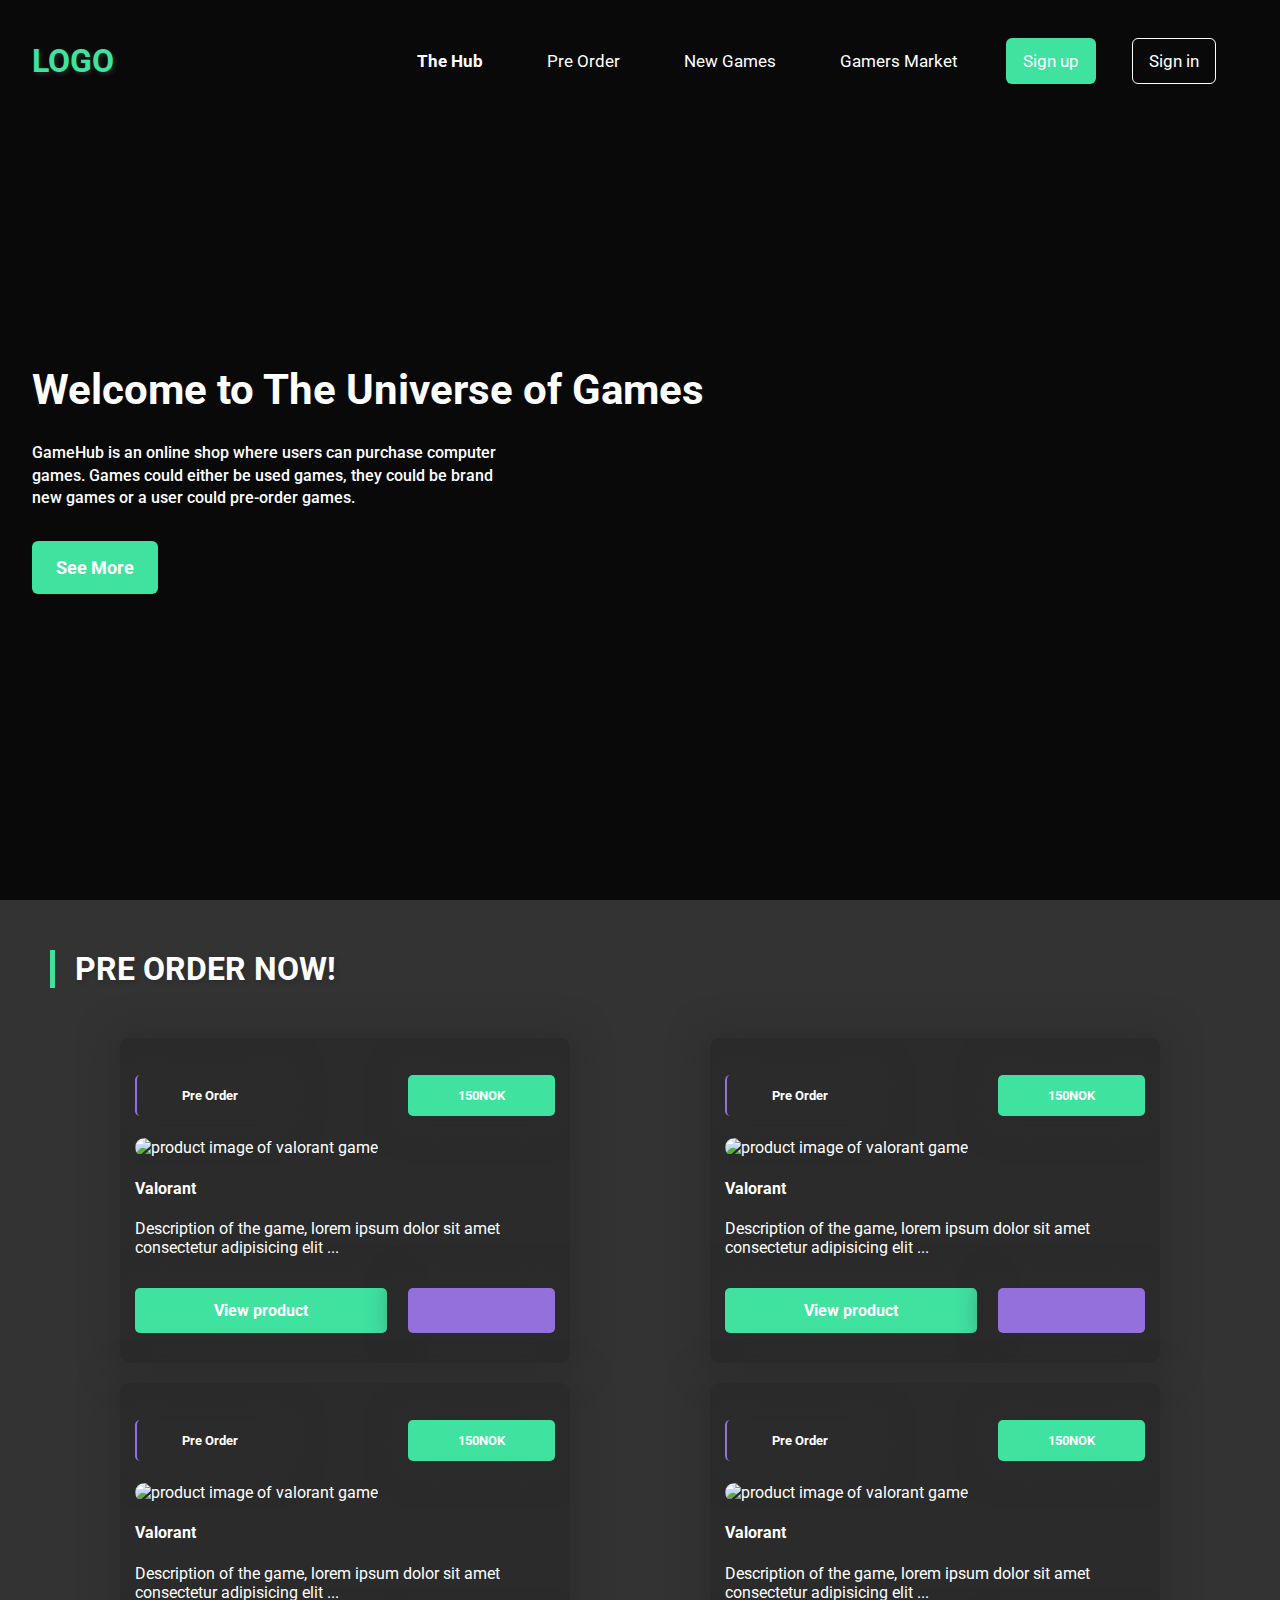
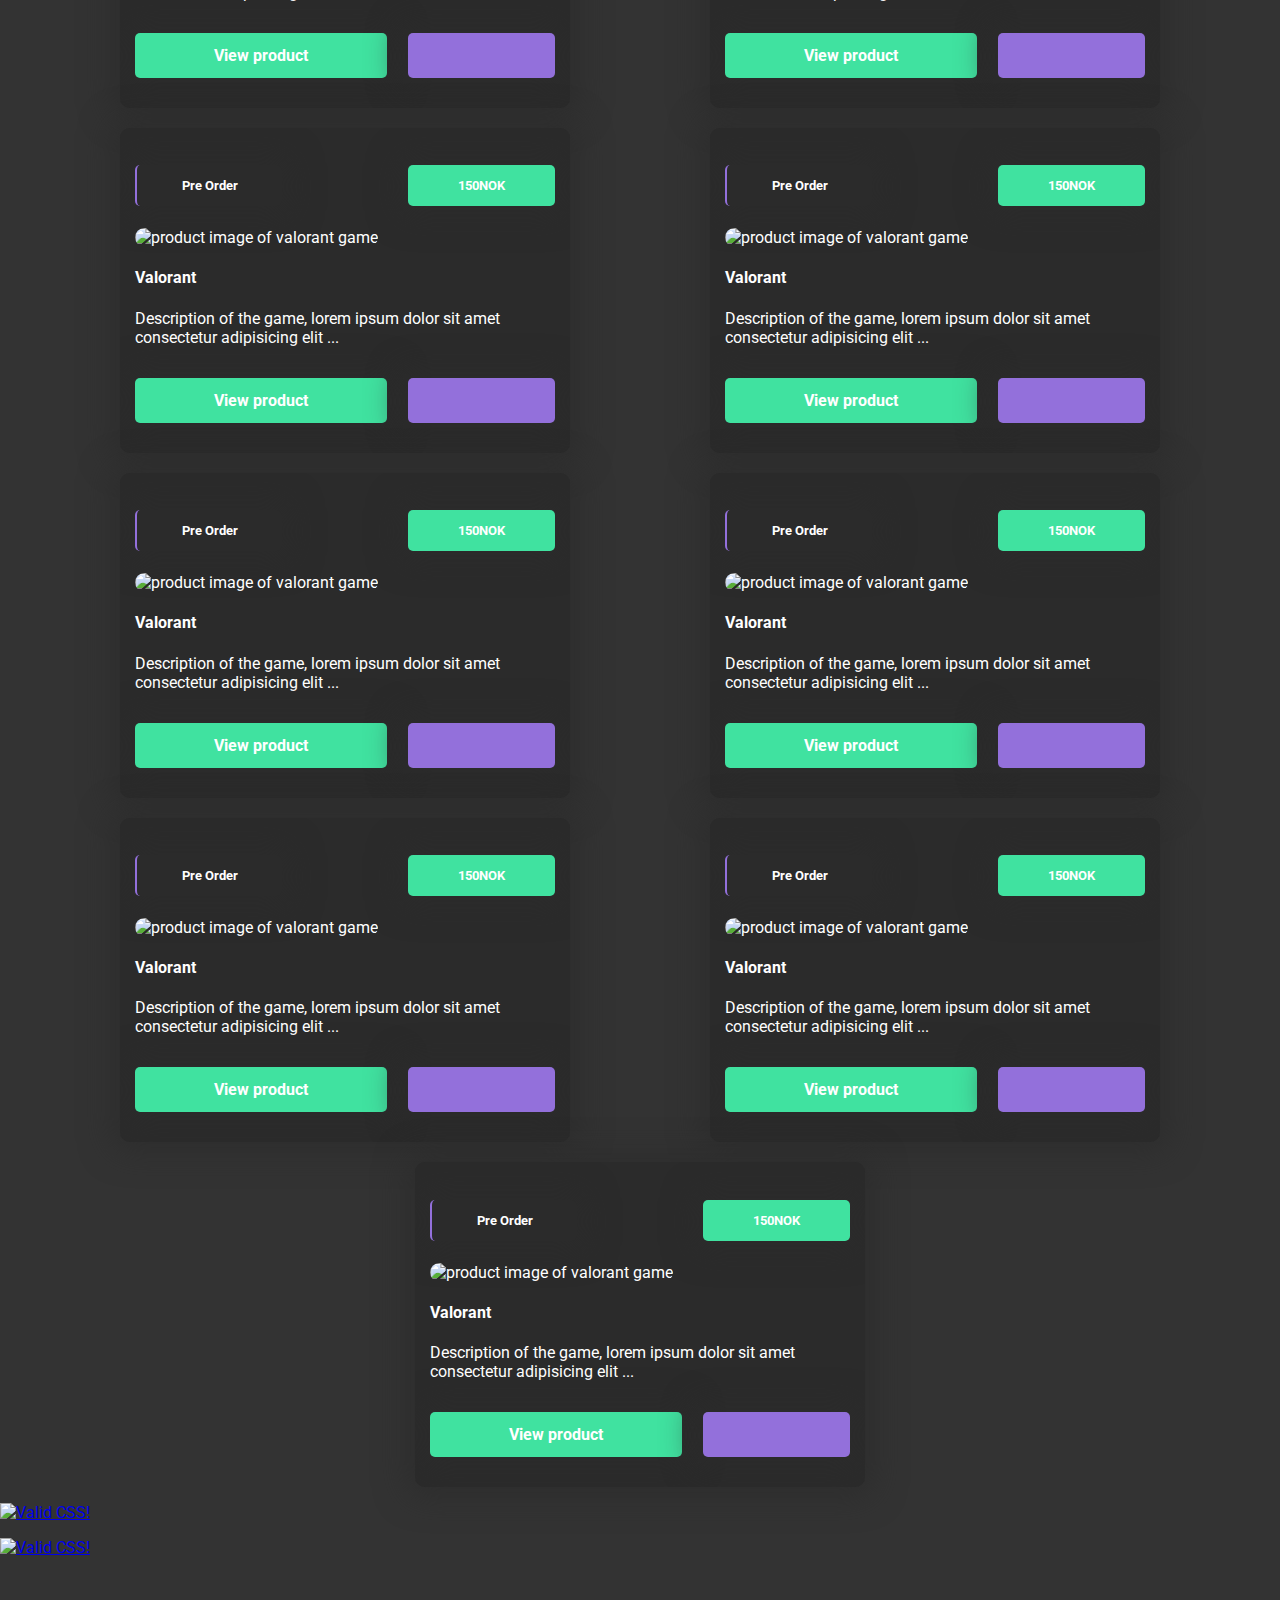
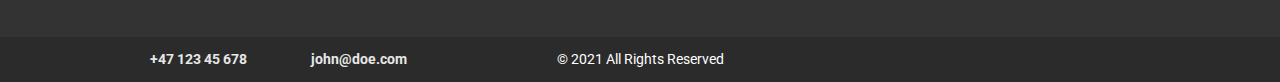
==== commit 21dfbfdc: "yeye" ====
--- a/index.html
+++ b/index.html
@@ -2,7 +2,8 @@
 <html lang="en">
 <head>
     <title>GameHub - Universe of Games</title>
-    <meta name="description" content="Welcome to the universe of GameHub, where you save money on your favorite activity.">
+    <meta name="description"
+          content="Welcome to the universe of GameHub, where you save money on your favorite activity.">
 
     <meta charset="UTF-8">
     <meta name="viewport"
@@ -21,7 +22,8 @@
           <path d=%22M73.22 51.53L73.22 71.06Q73.22 72.68 72.28 73.76Q71.33 74.84 69.44 75.83L69.44 75.83Q67.19 76.91 63.23 77.72Q59.27 78.53 55.22 78.53L55.22 78.53Q48.92 78.53 43.70 76.82Q38.48 75.11 34.70 71.60Q30.92 68.09 28.85 62.73Q26.78 57.38 26.78 50.09L26.78 50.09Q26.78 42.89 28.94 37.49Q31.10 32.09 34.84 28.54Q38.57 24.98 43.52 23.23Q48.47 21.47 54.05 21.47L54.05 21.47Q57.83 21.47 61.02 22.10Q64.22 22.73 66.47 23.77Q68.72 24.80 69.98 26.06Q71.24 27.32 71.24 28.58L71.24 28.58Q71.24 29.84 70.52 30.74Q69.80 31.64 68.81 32.09L68.81 32.09Q66.38 30.47 63.05 29.08Q59.72 27.68 54.50 27.68L54.50 27.68Q50.18 27.68 46.49 29.12Q42.80 30.56 40.10 33.35Q37.40 36.14 35.87 40.37Q34.34 44.60 34.34 50.09L34.34 50.09Q34.34 55.94 35.91 60.13Q37.49 64.31 40.33 67.01Q43.16 69.71 46.98 71.02Q50.81 72.32 55.31 72.32L55.31 72.32Q58.55 72.32 61.43 71.78Q64.31 71.24 65.93 70.43L65.93 70.43L65.93 53.87L52.34 53.87Q52.07 53.42 51.80 52.66Q51.53 51.89 51.53 50.99L51.53 50.99Q51.53 49.46 52.25 48.61Q52.97 47.75 54.32 47.75L54.32 47.75L69.35 47.75Q70.97 47.75 72.09 48.78Q73.22 49.82 73.22 51.53L73.22 51.53Z%22 fill=%22%23fff%22></path></svg>"/>
     <link rel="stylesheet" href="css/style.css">
     <link rel="preconnect" href="https://fonts.gstatic.com" crossorigin>
-    <link href="https://fonts.googleapis.com/css2?family=Roboto:wght@100;300;400;500;700;900&display=swap" rel="stylesheet">
+    <link href="https://fonts.googleapis.com/css2?family=Roboto:wght@100;300;400;500;700;900&display=swap"
+          rel="stylesheet">
 </head>
 <body>
 <header>
@@ -62,19 +64,6 @@
 <!-- HEADER END -->
 
 
-
-
-
-
-
-
-
-
-
-
-
-
-
 <!-- PRODUCT SECTION -->
 
 <h2>Pre Order Now! </h2>
@@ -84,135 +73,251 @@
             <h5>Pre Order</h5>
             <h5>150NOK</h5>
         </div>
-        <img src="https://cdn.pixabay.com/photo/2017/08/28/16/17/super-mario-2690254_1280.jpg" alt="product image of valorant game">
-
-            <h4>Valorant</h4>
-            <p>Description of the game, lorem ipsum dolor sit amet consectetur adipisicing elit ...</p>
-
-        <div>
-            <a href="#">View product</a>
-            <a href="#"><i class="fas fa-cart-plus"></i></a>
-        </div>
-    </div>
-
-
-    <div class="card-box">
-        <div>
-            <h5>Pre Order</h5>
-            <h5>150NOK</h5>
-        </div>
-        <img src="https://cdn.pixabay.com/photo/2017/08/28/16/17/super-mario-2690254_1280.jpg" alt="product image of valorant game">
-
-        <h4>Valorant</h4>
-        <p>Description of the game, lorem ipsum dolor sit amet consectetur adipisicing elit ...</p>
-
-        <div>
-            <a href="#">View product</a>
-            <a href="#"><i class="fas fa-cart-plus"></i></a>
-        </div>
-    </div>
-
-    <div class="card-box">
-        <div>
-            <h5>Pre Order</h5>
-            <h5>150NOK</h5>
-        </div>
-        <img src="https://cdn.pixabay.com/photo/2017/08/28/16/17/super-mario-2690254_1280.jpg" alt="product image of valorant game">
-
-        <h4>Valorant</h4>
-        <p>Description of the game, lorem ipsum dolor sit amet consectetur adipisicing elit ...</p>
-
-        <div>
-            <a href="#">View product</a>
-            <a href="#"><i class="fas fa-cart-plus"></i></a>
-        </div>
-    </div>
-
-
-    <div class="card-box">
-        <div>
-            <h5>Pre Order</h5>
-            <h5>150NOK</h5>
-        </div>
-        <img src="https://cdn.pixabay.com/photo/2017/08/28/16/17/super-mario-2690254_1280.jpg" alt="product image of valorant game">
-
-        <h4>Valorant</h4>
-        <p>Description of the game, lorem ipsum dolor sit amet consectetur adipisicing elit ...</p>
-
-        <div>
-            <a href="#">View product</a>
-            <a href="#"><i class="fas fa-cart-plus"></i></a>
-        </div>
-    </div>
-
-
-    <div class="card-box">
-        <div>
-            <h5>Pre Order</h5>
-            <h5>150NOK</h5>
-        </div>
-        <img src="https://cdn.pixabay.com/photo/2017/08/28/16/17/super-mario-2690254_1280.jpg" alt="product image of valorant game">
-
-        <h4>Valorant</h4>
-        <p>Description of the game, lorem ipsum dolor sit amet consectetur adipisicing elit ...</p>
-
-        <div>
-            <a href="#">View product</a>
-            <a href="#"><i class="fas fa-cart-plus"></i></a>
-        </div>
-    </div>
-
-
-    <div class="card-box">
-        <div>
-            <h5>Pre Order</h5>
-            <h5>150NOK</h5>
-        </div>
-        <img src="https://cdn.pixabay.com/photo/2017/08/28/16/17/super-mario-2690254_1280.jpg" alt="product image of valorant game">
-
-        <h4>Valorant</h4>
-        <p>Description of the game, lorem ipsum dolor sit amet consectetur adipisicing elit ...</p>
-
-        <div>
-            <a href="#">View product</a>
-            <a href="#"><i class="fas fa-cart-plus"></i></a>
-        </div>
-    </div>
-
-
-
+        <img src="https://cdn.pixabay.com/photo/2017/08/28/16/17/super-mario-2690254_1280.jpg"
+             alt="product image of valorant game">
+
+        <h4>Valorant</h4>
+        <p>Description of the game, lorem ipsum dolor sit amet consectetur adipisicing elit ...</p>
+
+        <div>
+            <a href="#">View product</a>
+            <a href="#"><i class="fas fa-cart-plus"></i></a>
+        </div>
+    </div>
+
+    <div class="card-box">
+        <div>
+            <h5>Pre Order</h5>
+            <h5>150NOK</h5>
+        </div>
+        <img src="https://cdn.pixabay.com/photo/2017/08/28/16/17/super-mario-2690254_1280.jpg"
+             alt="product image of valorant game">
+
+        <h4>Valorant</h4>
+        <p>Description of the game, lorem ipsum dolor sit amet consectetur adipisicing elit ...</p>
+
+        <div>
+            <a href="#">View product</a>
+            <a href="#"><i class="fas fa-cart-plus"></i></a>
+        </div>
+    </div>
+
+
+    <div class="card-box">
+        <div>
+            <h5>Pre Order</h5>
+            <h5>150NOK</h5>
+        </div>
+        <img src="https://cdn.pixabay.com/photo/2017/08/28/16/17/super-mario-2690254_1280.jpg"
+             alt="product image of valorant game">
+
+        <h4>Valorant</h4>
+        <p>Description of the game, lorem ipsum dolor sit amet consectetur adipisicing elit ...</p>
+
+        <div>
+            <a href="#">View product</a>
+            <a href="#"><i class="fas fa-cart-plus"></i></a>
+        </div>
+    </div>
+
+    <div class="card-box">
+        <div>
+            <h5>Pre Order</h5>
+            <h5>150NOK</h5>
+        </div>
+        <img src="https://cdn.pixabay.com/photo/2017/08/28/16/17/super-mario-2690254_1280.jpg"
+             alt="product image of valorant game">
+
+        <h4>Valorant</h4>
+        <p>Description of the game, lorem ipsum dolor sit amet consectetur adipisicing elit ...</p>
+
+        <div>
+            <a href="#">View product</a>
+            <a href="#"><i class="fas fa-cart-plus"></i></a>
+        </div>
+    </div>
+
+
+    <div class="card-box">
+        <div>
+            <h5>Pre Order</h5>
+            <h5>150NOK</h5>
+        </div>
+        <img src="https://cdn.pixabay.com/photo/2017/08/28/16/17/super-mario-2690254_1280.jpg"
+             alt="product image of valorant game">
+
+        <h4>Valorant</h4>
+        <p>Description of the game, lorem ipsum dolor sit amet consectetur adipisicing elit ...</p>
+
+        <div>
+            <a href="#">View product</a>
+            <a href="#"><i class="fas fa-cart-plus"></i></a>
+        </div>
+    </div>
+
+    <div class="card-box">
+        <div>
+            <h5>Pre Order</h5>
+            <h5>150NOK</h5>
+        </div>
+        <img src="https://cdn.pixabay.com/photo/2017/08/28/16/17/super-mario-2690254_1280.jpg"
+             alt="product image of valorant game">
+
+        <h4>Valorant</h4>
+        <p>Description of the game, lorem ipsum dolor sit amet consectetur adipisicing elit ...</p>
+
+        <div>
+            <a href="#">View product</a>
+            <a href="#"><i class="fas fa-cart-plus"></i></a>
+        </div>
+    </div>
+
+
+    <div class="card-box">
+        <div>
+            <h5>Pre Order</h5>
+            <h5>150NOK</h5>
+        </div>
+        <img src="https://cdn.pixabay.com/photo/2017/08/28/16/17/super-mario-2690254_1280.jpg"
+             alt="product image of valorant game">
+
+        <h4>Valorant</h4>
+        <p>Description of the game, lorem ipsum dolor sit amet consectetur adipisicing elit ...</p>
+
+        <div>
+            <a href="#">View product</a>
+            <a href="#"><i class="fas fa-cart-plus"></i></a>
+        </div>
+    </div>
+
+    <div class="card-box">
+        <div>
+            <h5>Pre Order</h5>
+            <h5>150NOK</h5>
+        </div>
+        <img src="https://cdn.pixabay.com/photo/2017/08/28/16/17/super-mario-2690254_1280.jpg"
+             alt="product image of valorant game">
+
+        <h4>Valorant</h4>
+        <p>Description of the game, lorem ipsum dolor sit amet consectetur adipisicing elit ...</p>
+
+        <div>
+            <a href="#">View product</a>
+            <a href="#"><i class="fas fa-cart-plus"></i></a>
+        </div>
+    </div>
+
+
+    <div class="card-box">
+        <div>
+            <h5>Pre Order</h5>
+            <h5>150NOK</h5>
+        </div>
+        <img src="https://cdn.pixabay.com/photo/2017/08/28/16/17/super-mario-2690254_1280.jpg"
+             alt="product image of valorant game">
+
+        <h4>Valorant</h4>
+        <p>Description of the game, lorem ipsum dolor sit amet consectetur adipisicing elit ...</p>
+
+        <div>
+            <a href="#">View product</a>
+            <a href="#"><i class="fas fa-cart-plus"></i></a>
+        </div>
+    </div>
+
+
+    <div class="card-box">
+        <div>
+            <h5>Pre Order</h5>
+            <h5>150NOK</h5>
+        </div>
+        <img src="https://cdn.pixabay.com/photo/2017/08/28/16/17/super-mario-2690254_1280.jpg"
+             alt="product image of valorant game">
+
+        <h4>Valorant</h4>
+        <p>Description of the game, lorem ipsum dolor sit amet consectetur adipisicing elit ...</p>
+
+        <div>
+            <a href="#">View product</a>
+            <a href="#"><i class="fas fa-cart-plus"></i></a>
+        </div>
+    </div>
+
+
+    <div class="card-box">
+        <div>
+            <h5>Pre Order</h5>
+            <h5>150NOK</h5>
+        </div>
+        <img src="https://cdn.pixabay.com/photo/2017/08/28/16/17/super-mario-2690254_1280.jpg"
+             alt="product image of valorant game">
+
+        <h4>Valorant</h4>
+        <p>Description of the game, lorem ipsum dolor sit amet consectetur adipisicing elit ...</p>
+
+        <div>
+            <a href="#">View product</a>
+            <a href="#"><i class="fas fa-cart-plus"></i></a>
+        </div>
+    </div>
 </section>
 
-<footer>
+
+<div class="validators">
     <div>
         <p>
-            <a href="#"><i class="fas fa-phone"></i> +47 123 45 678</a>
+            <a href="https://jigsaw.w3.org/css-validator/check/referer">
+                <img style="border:0;width:88px;height:31px"
+                     src="https://jigsaw.w3.org/css-validator/images/vcss"
+                     alt="Valid CSS!"/>
+            </a>
         </p>
-        <p>
-            <a href="#"><i class="fas fa-at"></i> john@doe.com</a>
-        </p>
-    </div>
-
-    <p>© 2021 All Rights Reserved</p>
+    </div>
 
     <div>
         <p>
-            <a href="#"><i class="fab fa-linkedin-in"></i></a>
+            <a href="https://jigsaw.w3.org/css-validator/check/referer">
+                <img style="border:0;width:88px;height:31px"
+                     src="https://jigsaw.w3.org/css-validator/images/vcss-blue"
+                     alt="Valid CSS!"/>
+            </a>
         </p>
-
-        <p>
-            <a href="#"><i class="fab fa-facebook-f"></i></a>
-        </p>
-
-        <p>
-            <a href="#"><i class="fab fa-twitter"></i></a>
-        </p>
-
-        <p>
-            <a href="#"><i class="fab fa-instagram"></i></a>
-        </p>
-    </div>
-</footer>
+    </div>
+
+
+    <footer>
+        <div>
+            <p>
+                <a href="#"><i class="fas fa-phone"></i> +47 123 45 678</a>
+            </p>
+            <p>
+                <a href="#"><i class="fas fa-at"></i> john@doe.com</a>
+            </p>
+        </div>
+
+        <p>© 2021 All Rights Reserved</p>
+
+        <div>
+            <p>
+                <a href="#"><i class="fab fa-linkedin-in"></i></a>
+            </p>
+
+            <p>
+                <a href="#"><i class="fab fa-facebook-f"></i></a>
+            </p>
+
+            <p>
+                <a href="#"><i class="fab fa-twitter"></i></a>
+            </p>
+
+            <p>
+                <a href="#"><i class="fab fa-instagram"></i></a>
+            </p>
+        </div>
+
+    </footer>
+
+</div>
 </body>
 
 <script>
--- a/css/style.css
+++ b/css/style.css
@@ -38,6 +38,7 @@
     font-size: 2rem;
     text-transform: uppercase;
     color: #40e2a0;
+    text-shadow: 2px 2px 4px #2b2b2b;
     font-weight: 700;
 }
 
@@ -71,8 +72,7 @@
 }
 
 
-
-header .container .navbar .nav-links li a.active{
+header .container .navbar .nav-links li a.active {
     font-weight: bolder;
 }
 
@@ -138,12 +138,13 @@
 
 header .container .showcase button {
     margin-top: 1rem;
+    font-weight: bolder;
+    font-size: large;
     background-color: #40e2a0;
     color: #fff;
     border: none;
     outline: none;
     padding: 1rem 1.5rem;
-    font-size: 0.9rem;
     border-radius: 6px;
     cursor: pointer;
 }
@@ -178,56 +179,48 @@
 
 /* PRODUCT SECTION */
 section.product-cards {
-    position: relative;
-    gap: 70px;
-    display: flex;
+    display: flex;
+    justify-content: space-evenly;
     flex-wrap: wrap;
-    flex-direction: row;
-    justify-content: space-evenly;
-    justify-items: center;
-    align-items: center;
-    width: 90%;
+    gap:20px;
 }
 
 div.card-box {
     background-color: #2b2b2b;
-    justify-content: space-evenly;
     box-shadow: 0 1px 30px 10px rgba(43, 43, 43, 0.71);
     border-radius: 10px;
-padding: 15px;
+    padding: 15px;
     width: 450px;
-    height: 650px;
-    position: relative;
+    height: auto;
     overflow: hidden;
 }
 
-
 div.card-box > div {
     display: flex;
-    justify-items: baseline;
     justify-content: space-between;
-    width: 100%;
-}
+}
+
 
 div.card-box > div:last-child {
-    margin-top: 70px;
-}
+    padding: 15px 0;
+}
+
 
 /* green background, green buttons, white font etc ... */
-div.card-box > div:first-child > h5:first-child,
-div.card-box > div:first-child > h5:last-child,
+div.card-box > div:first-child > h5,
 div.card-box > div:last-child > a {
     font-weight: bold;
+    padding: 13px;
     width: 35%;
-    padding: 10px;
     border-radius: 5px;
     text-align: center;
     text-decoration: none;
     background-color: #40e2a0;
     color: #fff;
+    display: inline-block;
     box-shadow: 0 1px 30px 10px rgba(43, 43, 43, 0.71);
-
-}
+}
+
 
 div.card-box > div:first-child > h5:first-child {
     border-left: 2px solid mediumpurple;
@@ -235,7 +228,7 @@
 }
 
 div.card-box > div:last-child > a:first-child {
-    width: 55%;
+    width: 60%;
 }
 
 div.card-box > div:last-child > a:last-child {
@@ -247,6 +240,7 @@
     width: 100%;
     border-radius: 10px;
 }
+/**/
 
 footer {
     background-color: #2b2b2b;
@@ -293,14 +287,8 @@
     margin: 50px 50px;
     padding-left: 20px;
     border-left: 5px solid #40e2a0;
-    text-shadow: 2px 2px #2b2b2b;
-}
-
-
-
-
-
-
+    text-shadow: 2px 2px 4px #2b2b2b;
+}
 
 
 /* TABLET VIEW */
@@ -308,6 +296,7 @@
     #burger {
         visibility: visible;
     }
+
     header .container .navbar .nav-links {
         position: absolute;
         top: 0;
@@ -349,10 +338,9 @@
         width: 100%;
         text-align: center;
     }
-
-
-    footer > div:first-child{
+    footer > div:first-child {
         display: none;
     }
 
 }
+
